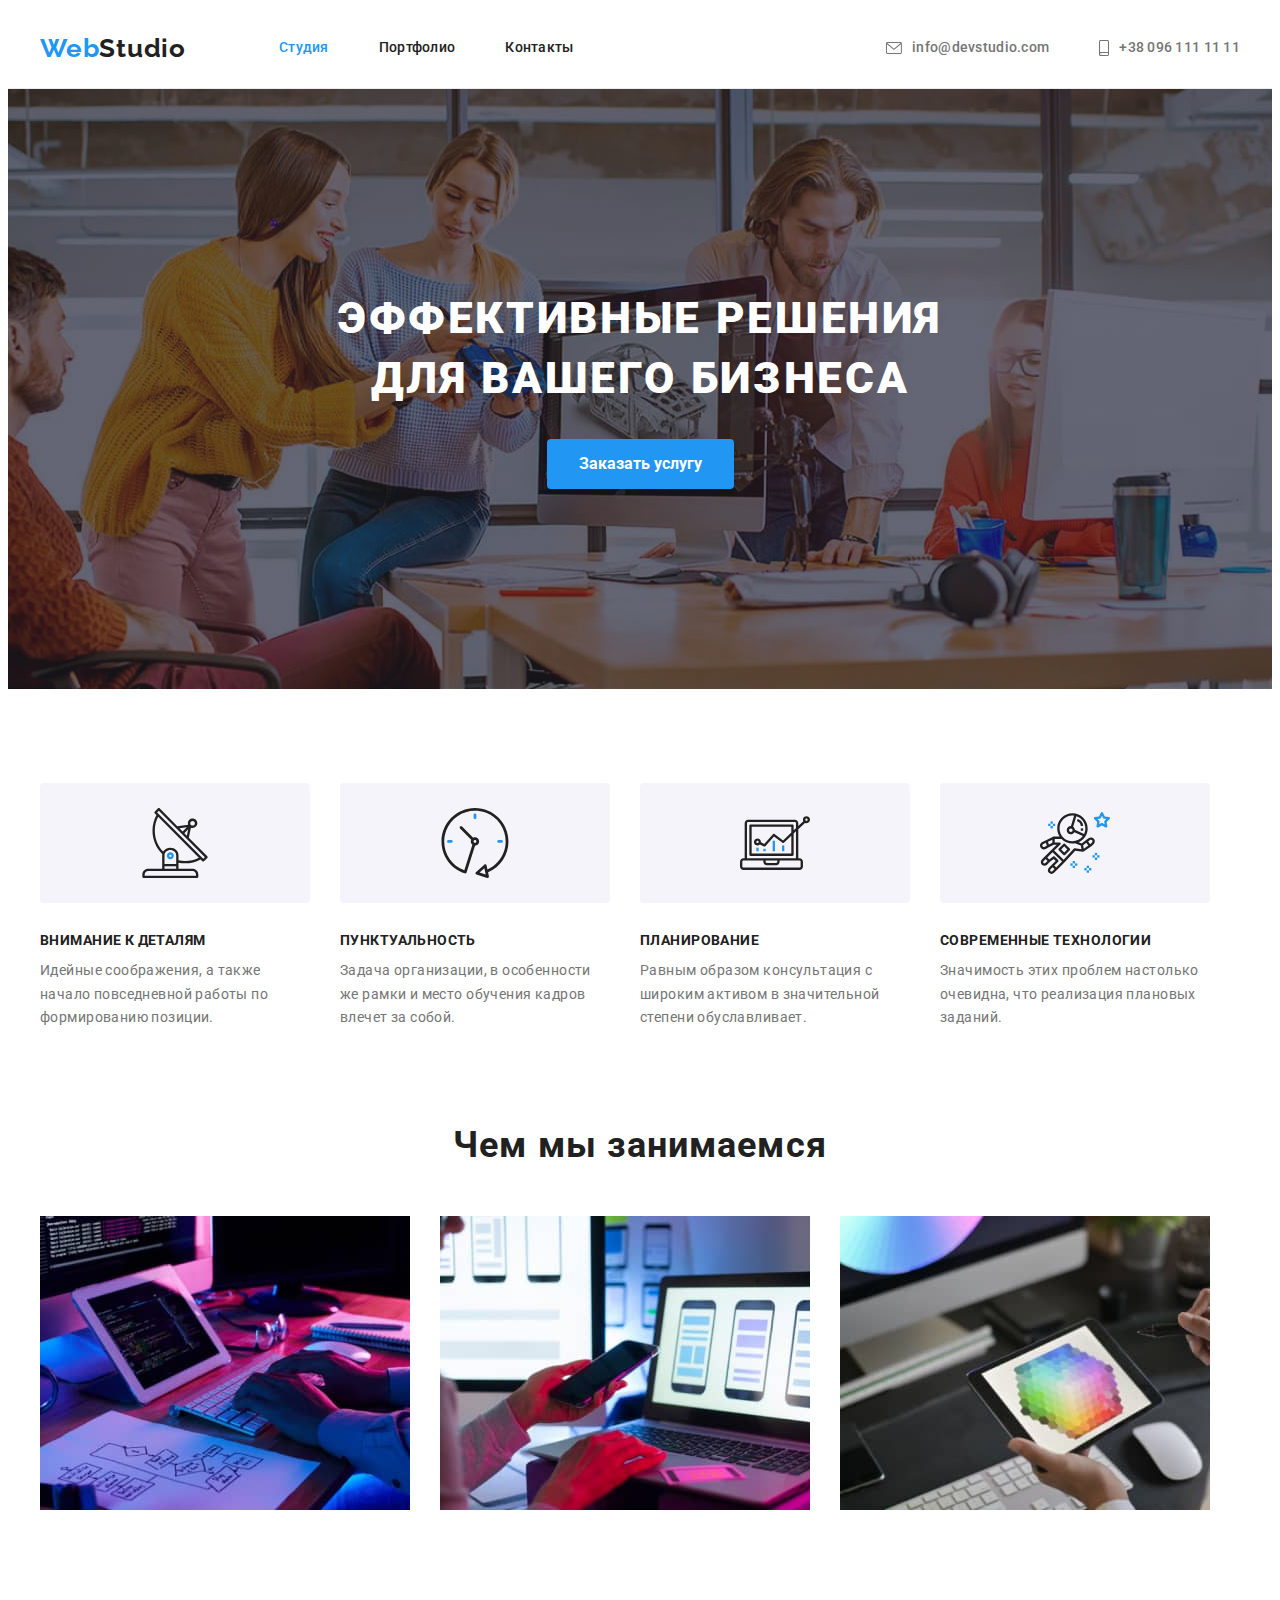
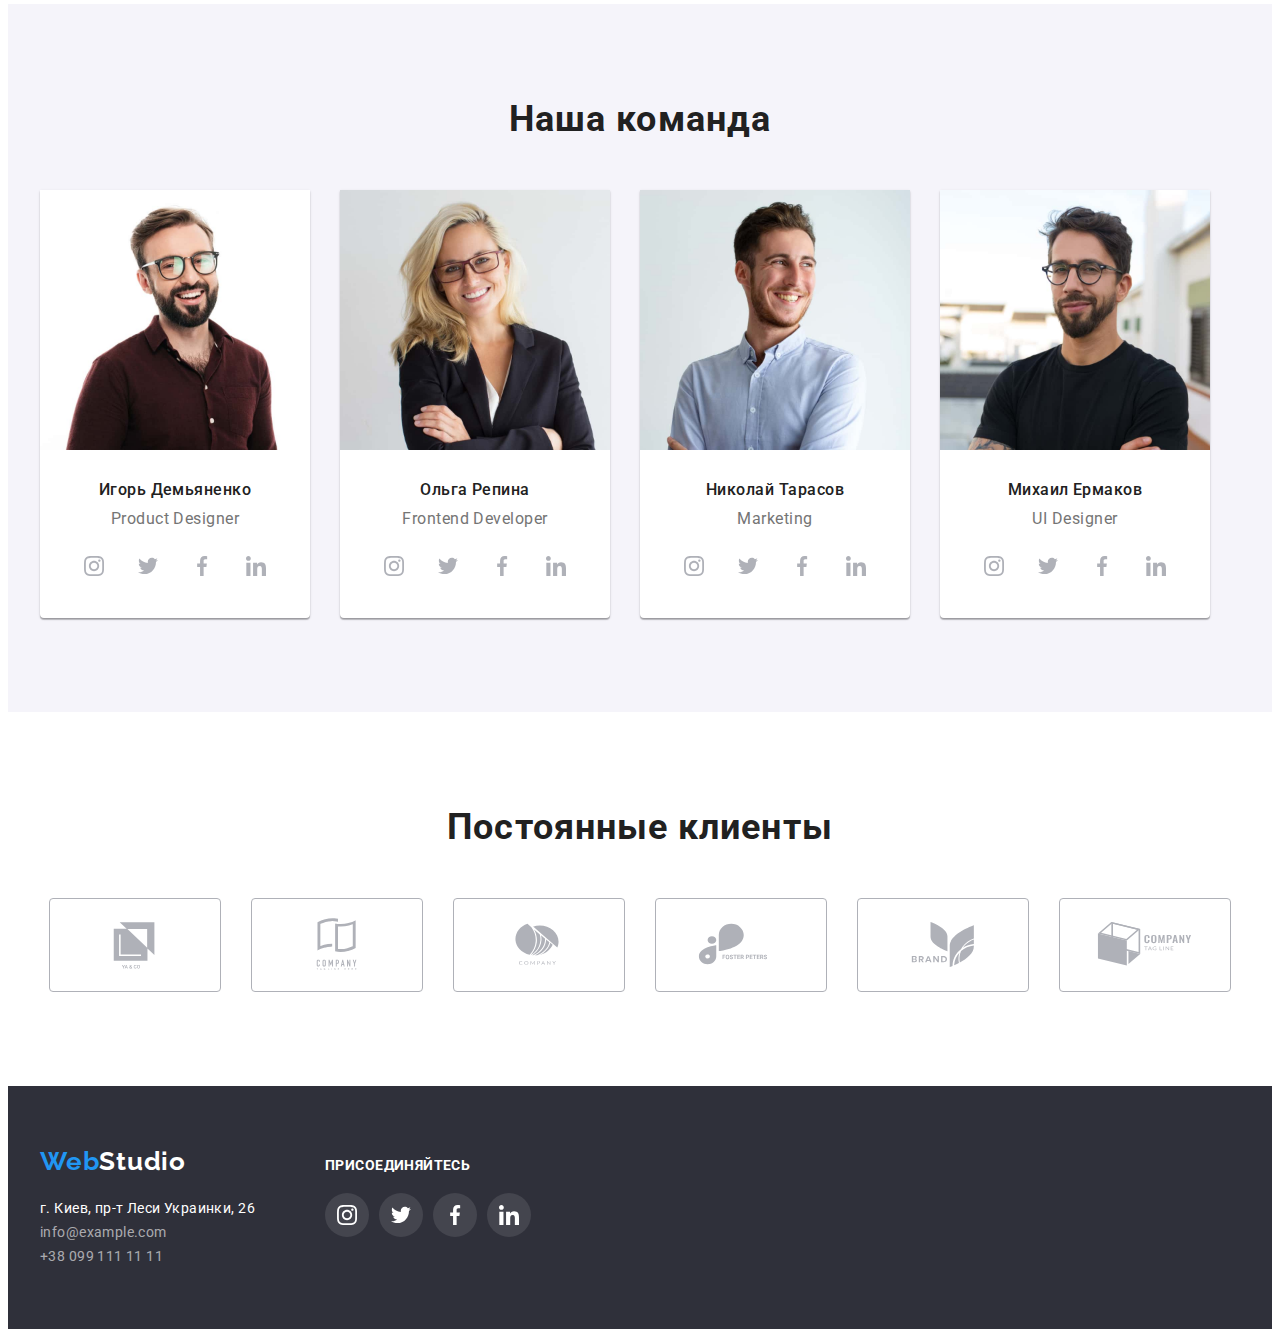
==== index.html @ 8d79ccc4 "hw4 added" ====
<!DOCTYPE html>
<html lang="ru">

<head>
  <meta charset="UTF-8" />
  <meta http-equiv="X-UA-Compatible" content="IE=edge" />
  <meta name="viewport" content="width=device-width, initial-scale=1.0" />
  <title>Студия</title>
  <link rel="stylesheet"
    href="https://cdnjs.cloudflare.com/ajax/libs/modern-normalize/1.1.0/modern-normalize.min.css"
    integrity="sha512-wpPYUAdjBVSE4KJnH1VR1HeZfpl1ub8YT/NKx4PuQ5NmX2tKuGu6U/JRp5y+Y8XG2tV+wKQpNHVUX03MfMFn9Q=="
    crossorigin="anonymous" referrerpolicy="no-referrer" />

  <link rel="preconnect" href="https://fonts.googleapis.com" />
  <link rel="preconnect" href="https://fonts.gstatic.com" crossorigin />
  <link
    href="https://fonts.googleapis.com/css2?family=Raleway:wght@700&family=Roboto:wght@400;500;700;900&display=swap"
    rel="stylesheet" />
  <link rel="stylesheet" href="./css/styles.css" />
</head>

<body>
  <header class="header">
    <div class="container">
      <a class="logo link" href="./index.html">
        <span lang="en" class="header-logo"><span
            class="header-logo-studio">Web</span>Studio</span>
      </a>
      <nav class="header-nav">
        <ul class="nav-list list">
          <li class="item nav-item">
            <a class="link header-link current" href="./index.html">Студия</a>
          </li>
          <li class="item nav-item">
            <a class="link header-link" href="./portfolio.html">Портфолио</a>
          </li>
          <li class="item nav-item">
            <a class="link header-link" href="">Контакты</a>
          </li>
        </ul>
      </nav>
      <ul class="header-contacts list">
        <li class="item contacts-item">
          <a class="link header-mail"
            href="mailto:info@devstudio.com">
            <svg class="header-icon" width="16" height="12">
              <use href="./images/sprite.svg#icon-envelope"></use>
            </svg>
            info@devstudio.com
          </a>
        </li>
        <li class="item contacts-item">
          <a class="link header-tel" href="tel:+380961111111">
            <svg class="header-icon" width="10" height="16">
              <use href="./images/sprite.svg#icon-smartphone"></use>
            </svg>+38 096 111 11 11
          </a>
        </li>
      </ul>
    </div>
  </header>
  <main>
    <section class="hero section">
      <div class="container">
        <h1 class="hero-title">Эффективные решения для вашего бизнеса</h1>
        <button type="button" class="hero-btn">Заказать услугу</button>
      </div>
    </section>
    <section class="peculiarities section no-padding">
      <div class="container">
        <h2 class="visually-hidden">Особенности</h2>
        <ul class="list peculiarities-list">
          <li class="peculiarities-item">
              <div class="peculiarities-svg">
                <svg class="peculiarities-icon" width="70" height="70">
                  <use href="./images/sprite.svg#icon-antenna"></use>
                </svg>
              </div>
            <h3 class="peculiarities-title">Внимание к деталям</h3>
            <p class="peculiarities-text">
              Идейные соображения, а также начало повседневной работы по
              формированию позиции.
            </p>
          </li>
          <li class="peculiarities-item">
              <div class="peculiarities-svg">
                <svg class="peculiarities-icon" width="70" height="70">
                  <use href="./images/sprite.svg#icon-clock"></use>
                </svg>
              </div>
            <h3 class="peculiarities-title">Пунктуальность</h3>
            <p class="peculiarities-text">
              Задача организации, в особенности же рамки и место обучения кадров
              влечет за собой.
            </p>
          </li>
          <li class="peculiarities-item">
              <div class="peculiarities-svg">
                <svg class="peculiarities-icon" width="70" height="70">
                  <use href="./images/sprite.svg#icon-diagram"></use>
                </svg>
              </div>
            <h3 class="peculiarities-title">Планирование</h3>
            <p class="peculiarities-text">
              Равным образом консультация с широким активом в значительной степени
              обуславливает.
            </p>
          </li>
          <li class="peculiarities-item">
              <div class="peculiarities-svg">
                <svg class="peculiarities-icon" width="70" height="70">
                  <use href="./images/sprite.svg#icon-astronaut"></use>
                </svg>
              </div>
            <h3 class="peculiarities-title">Современные технологии</h3>
            <p class="peculiarities-text">
              Значимость этих проблем настолько очевидна, что реализация плановых
              заданий.
            </p>
          </li>
        </ul>
      </div>
    </section>
    <section class="work section">
      <div class="container">
        <h2 class="work-title">Чем мы занимаемся</h2>
        <ul class="list work-list">
          <li class="work-item item"><img src="./images/img-2.jpg" alt="Набор кода"
              width="370" /></li>
          <li class="work-item item">
            <img src="./images/img-1.jpg" alt="Девушка держит телефон"
              width="370" />
          </li>
          <li class="work-item item">
            <img src="./images/img-3.jpg" alt="Палитра цветов" width="370" />
          </li>
        </ul>
      </div>
    </section>
    <section class="team section">
      <div class="container">
        <h2 class="team-title">Наша команда</h2>
        <ul class="list team-list">
          <li class="team-item">
            <img src="./images/our-command/img-1.jpg" alt="Мужчина в очках"
              width="270" />
            <div class="team-object">
                  <h3 class="team-pretext">Игорь Демьяненко</h3>
                  <p lang="en" class="team-text">Product Designer</p>
                  <ul class="social-list">
                    <li class="social-list-item">
                      <a href="" class="social-list-link" target="blank" rel="noopener noreferrer">
                          <svg class="social-list-icon" width="20" height="20">
                            <use href="./images/sprite.svg#icon-instagram"></use>
                          </svg>
                      </a>
                      <a href="" class="social-list-link" target="blank" rel="noopener noreferrer">
                          <svg class="social-list-icon" width="20" height="20">
                            <use href="./images/sprite.svg#icon-twitter"></use>
                          </svg>
                      </a>
                      <a href="" class="social-list-link" target="blank" rel="noopener noreferrer">
                          <svg class="social-list-icon" width="20" height="20">
                            <use href="./images/sprite.svg#icon-facebook"></use>
                          </svg>
                      </a>
                      <a href="" class="social-list-link" target="blank" rel="noopener noreferrer">
                          <svg class="social-list-icon" width="20" height="20">
                            <use href="./images/sprite.svg#icon-linkedin"></use>
                          </svg>
                      </a>
                    </li>
                  </ul>
            </div>
          </li>
          <li class="team-item">
            <img src="./images/our-command/img-2.jpg" alt="Женщина в костюме"
              width="270" />
            <div class="team-object">
                  <h3 class="team-pretext">Ольга Репина</h3>
                  <p lang="en" class="team-text">Frontend Developer</p>
                  <ul class="social-list">
                    <li class="social-list-item">
                      <a href="" class="social-list-link" target="blank" rel="noopener noreferrer">
                        <svg class="social-list-icon" width="20" height="20">
                          <use href="./images/sprite.svg#icon-instagram"></use>
                        </svg>
                      </a>
                      <a href="" class="social-list-link" target="blank" rel="noopener noreferrer">
                        <svg class="social-list-icon" width="20" height="20">
                          <use href="./images/sprite.svg#icon-twitter"></use>
                        </svg>
                      </a>
                      <a href="" class="social-list-link" target="blank" rel="noopener noreferrer">
                        <svg class="social-list-icon" width="20" height="20">
                          <use href="./images/sprite.svg#icon-facebook"></use>
                        </svg>
                      </a>
                      <a href="" class="social-list-link" target="blank" rel="noopener noreferrer">
                        <svg class="social-list-icon" width="20" height="20">
                          <use href="./images/sprite.svg#icon-linkedin"></use>
                        </svg>
                      </a>
                    </li>
                  </ul>
            </div>
          </li>
          <li class="team-item">
            <img src="./images/our-command/img-3.jpg" alt="Молодой парень"
              width="270" />
            <div class="team-object">
                  <h3 class="team-pretext">Николай Тарасов</h3>
                  <p lang="en" class="team-text">Marketing</p>
                  <ul class="social-list">
                    <li class="social-list-item">
                      <a href="" class="social-list-link" target="blank" rel="noopener noreferrer">
                        <svg class="social-list-icon" width="20" height="20">
                          <use href="./images/sprite.svg#icon-instagram"></use>
                        </svg>
                      </a>
                      <a href="" class="social-list-link" target="blank" rel="noopener noreferrer">
                        <svg class="social-list-icon" width="20" height="20">
                          <use href="./images/sprite.svg#icon-twitter"></use>
                        </svg>
                      </a>
                      <a href="" class="social-list-link" target="blank" rel="noopener noreferrer">
                        <svg class="social-list-icon" width="20" height="20">
                          <use href="./images/sprite.svg#icon-facebook"></use>
                        </svg>
                      </a>
                      <a href="" class="social-list-link" target="blank" rel="noopener noreferrer">
                        <svg class="social-list-icon" width="20" height="20">
                          <use href="./images/sprite.svg#icon-linkedin"></use>
                        </svg>
                      </a>
                    </li>
                  </ul>
            </div>
          </li>
          <li class="team-item">         
            <img src="./images/our-command/img-4.jpg" alt="Парень ИТшник"
              width="270" />
            <div class="team-object">
                  <h3 class="team-pretext">Михаил Ермаков</h3>
                  <p lang="en" class="team-text">UI Designer</p>
                  <ul class="social-list list">
                    <li class="social-list-item">
                      <a href="" class="social-list-link" target="blank" rel="noopener noreferrer">
                        <svg class="social-list-icon" width="20" height="20">
                          <use href="./images/sprite.svg#icon-instagram"></use>
                        </svg>
                      </a>
                      <a href="" class="social-list-link" target="blank" rel="noopener noreferrer">
                        <svg class="social-list-icon" width="20" height="20">
                          <use href="./images/sprite.svg#icon-twitter"></use>
                        </svg>
                      </a>
                      <a href="" class="social-list-link" target="blank" rel="noopener noreferrer">
                        <svg class="social-list-icon" width="20" height="20">
                          <use href="./images/sprite.svg#icon-facebook"></use>
                        </svg>
                      </a>
                      <a href="" class="social-list-link" target="blank" rel="noopener noreferrer">
                        <svg class="social-list-icon" width="20" height="20">
                          <use href="./images/sprite.svg#icon-linkedin"></use>
                        </svg>
                      </a>
                    </li>
                  </ul>
            </div>
          </li>
        </ul>
      </div>
    </section>
    <section class="customers section">
      <div class="container">
          <h2 class="customers-title">Постоянные клиенты</h2>
          <ul class="customers-list">
            <li class="item customers-item">
              <a class="link customers-link" href="" target="blank" rel="noopener noreferrer">
                <svg class="customers-icon" width="106" height="60">
                  <use href="./images/sprite.svg#icon-logo1"></use>
                </svg>
              </a>
            </li>
            <li class="item customers-item">
              <a class="link customers-link" href="" target="blank" rel="noopener noreferrer">
                <svg class="customers-icon" width="106" height="60">
                  <use href="./images/sprite.svg#icon-logo2"></use>
                </svg>
              </a>
            </li>
            <li class="item customers-item">
              <a class="link customers-link" href="" target="blank" rel="noopener noreferrer">
                <svg class="customers-icon" width="106" height="60">
                  <use href="./images/sprite.svg#icon-logo3"></use>
                </svg>
              </a>
            </li>
            <li class="item customers-item">
              <a class="link customers-link" href="" target="blank" rel="noopener noreferrer">
                <svg class="customers-icon" width="106" height="60">
                  <use href="./images/sprite.svg#icon-logo4"></use>
                </svg>
              </a>
            </li>
            <li class="item customers-item">
              <a class="link customers-link" href="" target="blank" rel="noopener noreferrer">
                <svg class="customers-icon" width="106" height="60">
                  <use href="./images/sprite.svg#icon-logo5"></use>
                </svg>
              </a>
            </li>
            <li class="item customers-item">
              <a class="link customers-link" href="" target="blank" rel="noopener noreferrer">
                <svg class="customers-icon" width="106" height="60">
                  <use href="./images/sprite.svg#icon-logo6"></use>
                </svg>
              </a>
            </li>
          </ul>
        </div>
    </section>
  </main>
  <footer>
    <div class="container">
      <div class="footer-address">
        <a class="link link-footer" href="./index.html">
          <span lang="en" class="footer-logo"><span
              class="footer-logo-studio">Web</span>Studio</span>
        </a>
        <address class="address">
          <ul class="address-list list">
            <li class="address-item item">
              <a class="link footer-map"
                href="https://www.google.com/maps/place/%D0%B1%D1%83%D0%BB.+%D0%9B%D0%B5%D1%81%D0%B8+%D0%A3%D0%BA%D1%80%D0%B0%D0%B8%D0%BD%D0%BA%D0%B8,+26,+%D0%9A%D0%B8%D0%B5%D0%B2,+02000/data=!4m2!3m1!1s0x40d4cf0e033ecbe9:0x57a4dffefec77da0?sa=X&ved=2ahUKEwj216616OH0AhXkoosKHXj5BrwQ8gF6BAgFEAE"
                target="_blank" rel="noopener noreferrer">г. Киев, пр-т Леси
                Украинки, 26</a>
            </li>
            <li class="item">
              <a class="link footer-mail"
                href="mailto:info@example.com">info@example.com</a>
            </li>
            <li class="item">
              <a class="link footer-tel" href="tel:+380991111111" >+38 099 111 11
                11</a>
            </li>
          </ul>
        </address>
      </div>
      <div class="footer-social">
        <p class="footer-social-text">
          присоединяйтесь
        </p>
        <ul class="footer-social-list list">
          <li class="footer-social-item item">
            <a href="" class="footer-social-link link" target="blank" rel="noopener noreferrer">
              <svg class="footer-social-icon"  width="20" height="20">
                <use href="./images/sprite.svg#icon-instagram"></use>
              </svg>
            </a>
          </li>
          <li class="footer-social-item item">
            <a href="" class="footer-social-link link" target="blank" rel="noopener noreferrer">
              <svg class="footer-social-icon"  width="20" height="20">
                <use href="./images/sprite.svg#icon-twitter"></use>
              </svg>
            </a>
          </li>
          <li class="footer-social-item item">
            <a href="" class="footer-social-link  link" target="blank" rel="noopener noreferrer">
              <svg class="footer-social-icon"  width="20" height="20">
                <use href="./images/sprite.svg#icon-facebook"></use>
              </svg>
            </a>
          </li>
          <li class="footer-social-item item">
            <a href="" class="footer-social-link link" target="blank" rel="noopener noreferrer">
              <svg class="footer-social-icon" width="20" height="20">
                <use href="./images/sprite.svg#icon-linkedin"></use>
              </svg>
            </a>
          </li>
        </ul>
      </div>
    </div>
  </footer>
</body>

</html>
---- css/styles.css ----
/* variables */
:root {
  --primary-text-color: #212121;
  --text-color: #757575;
  --accent-color: #2196f3;
  --white-text-color: #ffffff;
  --icon-color: #afb1b8;
}


/* global styles */

body {
  font-family: 'Roboto', sans-serif;
  color: var(--primary-text-color);
}

p,
h1,
h2,
h3,
h4,
h5,
h6,
p {
  margin: 0;
}
ul,
ol {
  margin: 0;
  padding-left: 0;
  list-style-type: none;
}
.list {
  list-style: none;
}
.link {
  text-decoration: none;
}
button {
  cursor: pointer;
}
img {
  display: block;
}

.container{
  width: 1200px;
  margin: 0 auto;
  padding-left: 15px;
  padding-right: 15px;
  /* outline: 2px solid red; */
}
.section{
  padding-top: 94px;
  padding-bottom: 94px;
}
.no-padding{
  padding-bottom: 0;
}
.nav-item > .current {
  color: var(--accent-color);
}
.visually-hidden {
  position: absolute;
  white-space: nowrap;
  width: 1px;
  height: 1px;
  overflow: hidden;
  border: 0;
  padding: 0;
  clip: rect(0 0 0 0);
  clip-path: inset(50%);
  margin: -1px;
} 

/*----------- Header -------- */
.header {
  border-bottom: 1px solid #ececec;
}
.header .container {
  display: flex;
  align-items: center;
}
.logo{
  margin-right: 93px;
}

.nav-list {
  display: flex;

}

.nav-list > .item:not(:last-child) {
margin-right: 50px;
}
/* .nav-list .nav-item + .nav-item{
  margin-left: 50px;
} */

.header-logo {
  font-family: 'Raleway', sans-serif;
  font-weight: 700;
  font-size: 26px;
  line-height: 1.19;
  letter-spacing: 0.03em;
  color: var(--primary-text-color);
}
.header-logo-studio {
  color: var(--accent-color);
}
.header-link {
  display: block;
  padding-top: 32px;
  padding-bottom: 32px;

  color: var(--primary-text-color);

  font-weight: 500;
  font-size: 14px;
  line-height: 1.14;
  letter-spacing: 0.02em;
}

/* .nav-item::after{
  display: block;
  margin-left: auto;
  margin-right: auto;
    content: "";
    width: 48px;
    height: 4px;
    background-color: red;
} */


.header-link:hover,
.header-link:focus,
.header-mail:hover,
.header-mail:focus,
.header-tel:hover,
.header-tel:focus {
  color: var(--accent-color);
  
}
.header-contacts {
  display: flex;
  margin-left: auto;

  text-decoration: none;
  }
.header-contacts > .item:not(:last-child){
  margin-right: 50px;
}
.header-mail,
.header-tel {
  display: flex;
  padding-top: 32px;
  padding-bottom: 32px;
  align-items: center;
  text-align: center;

  font-weight: 500;
  font-size: 14px;
  line-height: 1.14;
  letter-spacing: 0.02em;
  color: var(--text-color);
}
.contacts-item:not(:last-child) {
  margin-right: 30px;
}
.header-icon{
  display: flex;
  margin-right: 10px;
  align-items: center;
  fill: currentColor;
}
.header-icon:hover,
.header-icon:focus {
  color: var(--accent-color);
}

/* --------------Hero ---------- */
.hero {
  max-width: 1600px;
  margin: 0 auto;
  padding: 200px 0;
  text-align: center;

 
  background-image: linear-gradient(rgba(47, 48, 58, 0.4), rgba(47, 48, 58, 0.4)),
     url(../images/hero.jpg);
  background-repeat: no-repeat;
  background-position: center;
  background-size: 1600px 600px;
  background-color: #C4C4C4;
 
 }

.hero-title {
  margin-bottom: 30px;
  margin-left: auto;
  margin-right: auto;
  max-width: 696px;

  font-weight: 900;
  font-size: 44px;
  line-height: 1.36;

  text-align: center;
  letter-spacing: 0.06em;
  text-transform: uppercase;

  color: var(--white-text-color);
}
.hero-btn {
  background: var(--accent-color);
  box-shadow: 0px 4px 4px rgba(0, 0, 0, 0.15);
  border-radius: 4px;
  padding: 10px 32px;

  font-weight: 700;
  font-size: 16px;
  line-height: 1.875;
  color: var(--white-text-color);
  cursor: pointer;
  font-family: inherit;
  border: none;
}
.hero-btn:hover,
.hero-btn:focus {
  background: #188ce8;
}
/* ------------Peculiarities------------- */

.peculiarities{
  padding-top: 94px;
}
.peculiarities-title {
  margin-top: 30px;
  margin-bottom: 10px;

  font-weight: 700;
  font-size: 14px;
  line-height: 1.14;
  letter-spacing: 0.03em;
  text-transform: uppercase;

  color: var(--primary-text-color);
}
.peculiarities-list{
  display: flex;
  flex-wrap: wrap;
}
.peculiarities-item{
  width: 270px;
}
.peculiarities-item:not(:last-child){
margin-right: 30px;
}
.peculiarities-svg{
  display: flex;
  max-width: 270px;
  height: 120px;
align-items: center;
justify-content: center;

  background: #F5F4FA;
  border-radius: 4px;
}

.peculiarities-text {
  font-size: 14px;
  line-height: 1.71;
  letter-spacing: 0.03em;
 
  color: var(--text-color);
}
/* ----------Work------------ */
.work-title {
  margin-bottom: 50px;

  font-weight: 700;
  font-size: 36px;
  line-height: 1.1666;
  text-align: center;
  letter-spacing: 0.03em;

  color: var(--primary-text-color);
}
.work-list{
  display: flex;
  flex-wrap: wrap;
}
.work-item:not(:nth-child(3n)){
  margin-right: 30px;
}

/* --------Team -------------*/
.team {
  background: #f5f4fa;
}
.team-title {
  margin-bottom: 50px;

  font-weight: 700;
  font-size: 36px;
  line-height: 1.1666;
  text-align: center;
  letter-spacing: 0.03em;

  color: var(--primary-text-color);
}
.team-list{
  display: flex;
  flex-wrap: wrap;
  }
.team-item{
    max-width: 270px;
    background: var(--white-text-color);
    /* material shadow v1 */
    
    box-shadow: 0px 1px 3px rgba(0, 0, 0, 0.12),
    0px 1px 1px rgba(0, 0, 0, 0.14),
    0px 2px 1px rgba(0, 0, 0, 0.2);
    border-radius: 0px 0px 4px 4px;
  }
.team-item:not(:nth-child(4n)) {
  margin-right: 30px;
}

.team-object{
  padding-top: 30px;
  padding-bottom: 30px;
  text-align: center;
}
.team-pretext {
  margin-bottom: 10px;

  font-weight: 500;
  font-size: 16px;
  line-height: 1.1875;

  letter-spacing: 0.03em;

  color: var(--primary-text-color);
}
.team-text {
  margin-bottom: 16px;
  font-size: 16px;
  line-height: 1.1875;

  letter-spacing: 0.03em;
  color: var(--text-color);
}

.social-list-item{
  display: flex;
padding-left: 32px;
padding-right: 32px;
}
.social-list-link:not(:last-child){
  margin-right: 10px;
}

.social-list-link{
  display: flex;
  align-items: center;
  justify-content: center;

  width: 44px;
  height: 44px;
  border-radius: 50%;
  fill: var(--icon-color);
}
.social-list-link:hover,
.social-list-link:focus{
  fill: var(--white-text-color);
  background-color: var(--accent-color);
  
}

/* ------- Customers --------- */

.customers-title{
  margin-bottom: 50px;

  font-weight: 700;
  font-size: 36px;
  line-height: 1.1666;
  text-align: center;
  letter-spacing: 0.03em;
  
  color: var(--primary-text-color);
}
.customers-list{
  display: flex;
  justify-content: center;
  align-items: center;
}

.customers-item:not(:last-child){
  margin-right: 30px;
}

.customers-link{
  display: flex;
  justify-content: center;
  align-items: center;
  width: 170px;
  height: 92px;
  border: 1px solid var(--icon-color);
  border-radius: 4px;
  background-color: var(--white-text-color);

  fill: var(--icon-color);
}

.customers-link:hover,
.customers-link:focus
{
  border: 1px solid  var(--accent-color);
  fill: var(--accent-color);
}

/*-------------- PORTFOLIO.html ------------*/
/*-------------- Projects ------------*/
.filters-btn {
  padding: 6px 22px;

  font-weight: 500;
  font-size: 16px;
  line-height: 1.625;
  text-align: center;
  letter-spacing: 0.03em;

  color: var(--primary-text-color);
  background: #f5f4fa;
  border-radius: 4px;
  font-family: inherit;
  border: none;
}
.filters-btn:hover,
.filters-btn:focus {
  background: var(--accent-color);
}
.filters-btn:hover,
.filters-btn:focus {
  color: var(--white-text-color);
}
.filters-list{
  display: flex;
  justify-content: center;
  margin-bottom: 50px;
}
.filters-list > .filters-item:not(:last-child){
  margin-right: 8px;
}


.projects-list {
  display: flex;
  flex-wrap: wrap;
}

.projects-list > .item {
  width: calc((100% - 60px) / 3);
  margin-right: 30px;
  margin-bottom: 30px;
 
  background: var(--white-text-color);
  border: 1px solid #EEEEEE;
}
.projects-link {
  display: block;
}
.projects-link:hover,
.projects-link:focus {
  box-shadow: 0px 1px 1px rgba(0, 0, 0, 0.12),
  0px 4px 4px rgba(0, 0, 0, 0.06),
  1px 4px 6px rgba(0, 0, 0, 0.16);
}

/* 
.projects-list .item{
  width: 370px;
  margin-right: 30px;
  margin-bottom: 30px;
}*/

.projects-list > .item:nth-child(3n){
  margin-right: 0;
}
 
.projects-list .item:nth-last-child(-n+3){
  margin-bottom: 0;
}

/* Альтернатива */
/* 
.projects-list .item:not(:nth-child(3n)) {
  margin-right: 30px;
}
.projects-list .item:not(:nth-last-child(-n+3)) {
margin-bottom: 30px;
} */



.object > h3{
  margin-bottom: 4px;
}
.projects-title {
  color: var(--primary-text-color);
  font-size: 18px;
  font-weight: 700;
  line-height: 2;
  letter-spacing: 0.06em;
}
.projects-text {
  font-size: 16px;
  line-height: 1.875;
  letter-spacing: 0.03em;
  color: var(--text-color);
}
.object {
  padding: 20px 24px;
  border: 1px solid #eeeeee;
border-top: none;
}


/* -------------Footer---------------- */
footer {
  padding-top: 60px;
  padding-bottom: 60px;
  background-color: #2f303a;
}

footer .container {
  display: flex;
  align-items: baseline;
}

.footer-logo {
  display: block;
  margin-bottom: 20px;

  font-family: 'Raleway';
  font-weight: 700;
  font-size: 26px;
  line-height: 1.19;
  letter-spacing: 0.03em;
  color: var(--white-text-color);
}

.footer-logo-studio {
  color: var(--accent-color);
}


.footer-map {
  margin-bottom: 9px;

  font-style: normal;
  font-size: 14px;
  line-height: 1.71;
  letter-spacing: 0.03em;

  color: var(--white-text-color);
}

.footer-mail {
  margin-bottom: 9px;
}

.footer-mail,
.footer-tel {
  font-style: normal;
  font-size: 14px;
  line-height: 1.71;
  letter-spacing: 0.03em;

  color: rgba(255, 255, 255, 0.6);
}

.footer-map:hover,
.footer-map:focus,
.footer-mail:hover,
.footer-mail:focus,
.footer-tel:hover,
.footer-tel:focus {
  color: var(--accent-color);
}

.footer-address {
  margin-right: 70px;
}

.footer-social-list {
  display: flex;
}

.footer-social-item:not(:last-child) {
  margin-right: 10px;
}

.footer-social-link {
  display: flex;
  align-items: center;
  justify-content: center;

  width: 44px;
  height: 44px;
  border-radius: 50%;
  fill: var(--white-text-color);
  background: rgba(255, 255, 255, 0.1);
}

.footer-social-link:hover,
.footer-social-link:focus {
  fill: var(--white-text-color);
  background-color: var(--accent-color);

}

.footer-social-text {
  font-weight: 700;
  font-size: 14px;
  line-height: 1.143;
  letter-spacing: 0.03em;
  text-transform: uppercase;

  margin-bottom: 20px;
  color: var(--white-text-color);
}
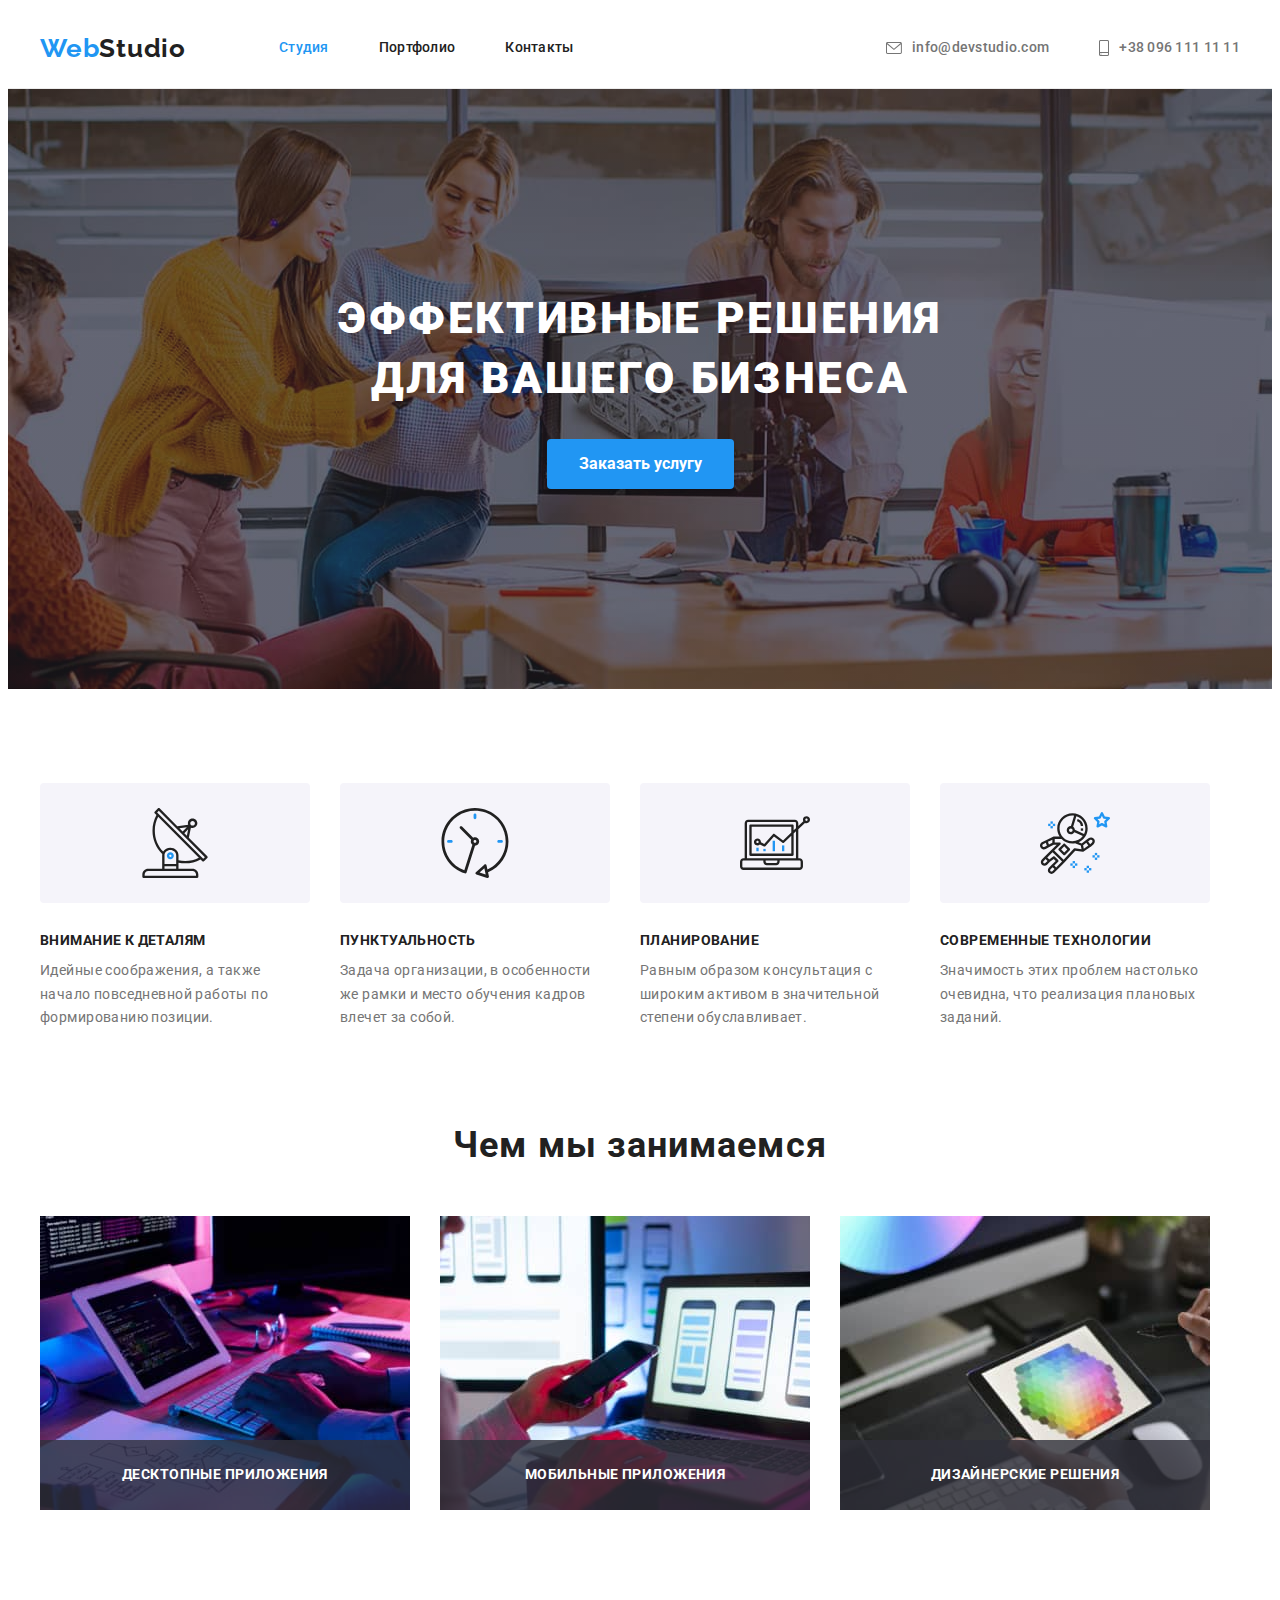
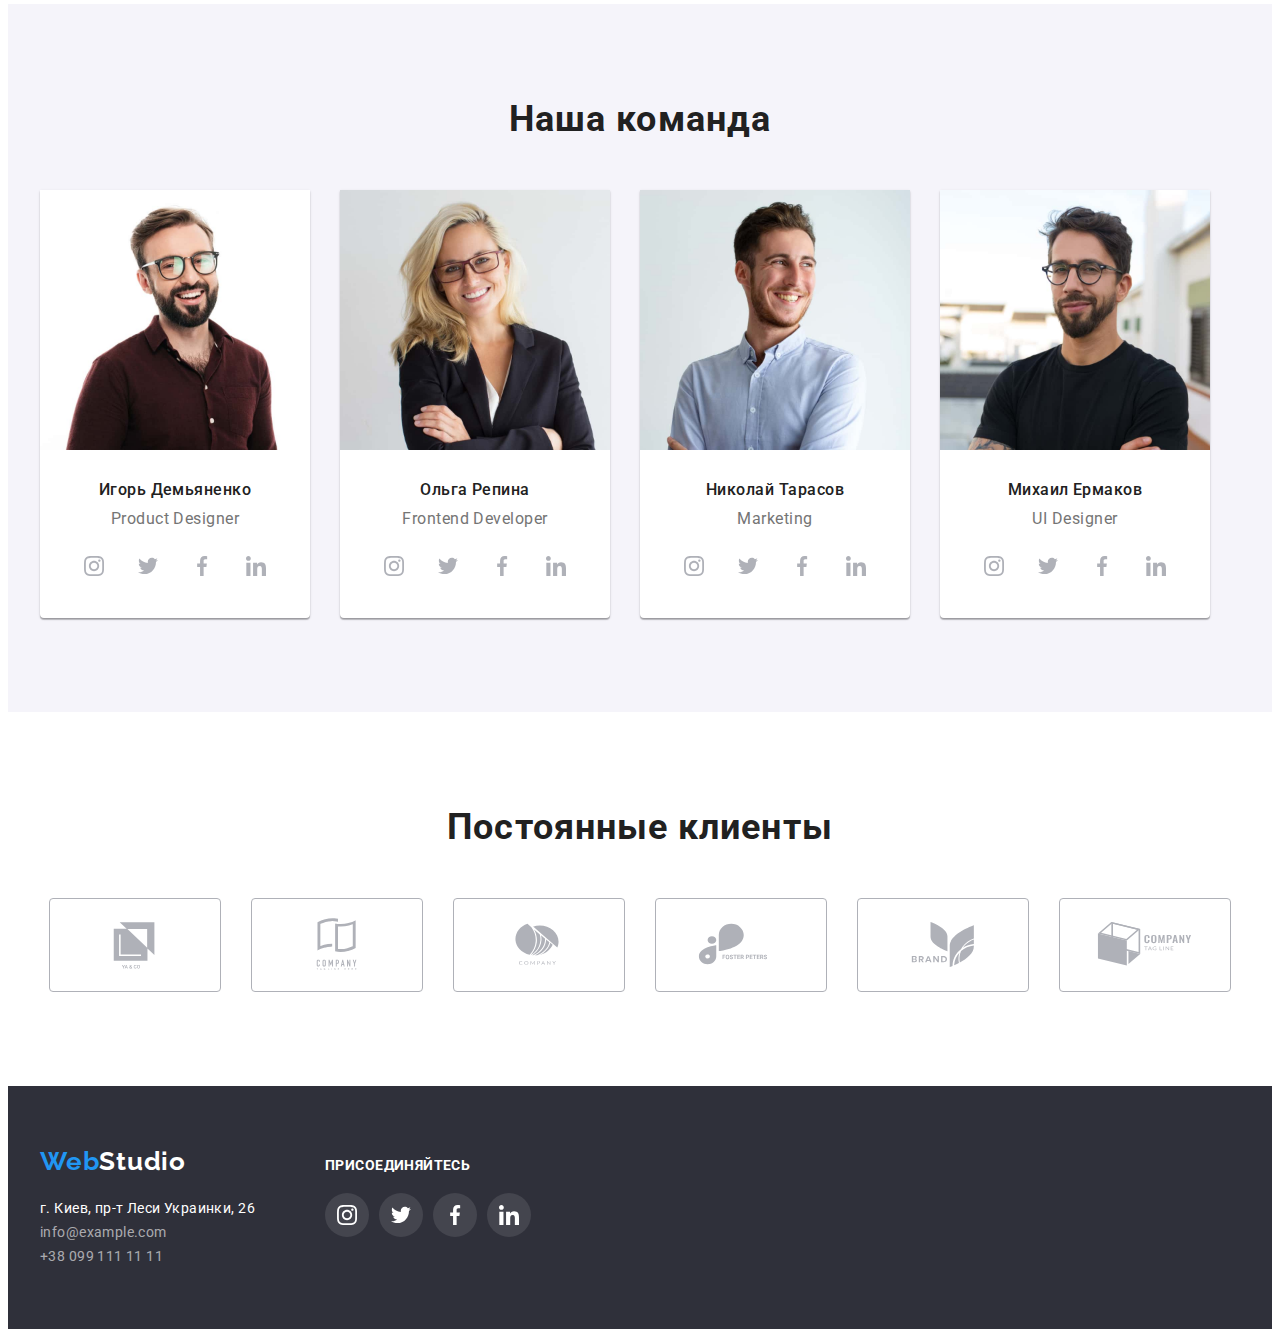
==== commit 8576a4cc: "added overlay on cards in .projects/portfolio, added text on img in .index/work" ====
--- a/index.html
+++ b/index.html
@@ -125,14 +125,30 @@
       <div class="container">
         <h2 class="work-title">Чем мы занимаемся</h2>
         <ul class="list work-list">
-          <li class="work-item item"><img src="./images/img-2.jpg" alt="Набор кода"
-              width="370" /></li>
           <li class="work-item item">
+            <div class="work-wrapper">
+              <img src="./images/img-2.jpg" alt="Набор кода" width="370" />
+              <h3 class="work-wrapper-overlay">
+                Десктопные приложения
+              </h3>
+            </div>
+          </li>
+          <li class="work-item item">
+            <div class="work-wrapper">
             <img src="./images/img-1.jpg" alt="Девушка держит телефон"
               width="370" />
+              <h3 class="work-wrapper-overlay">
+                Мобильные приложения
+              </h3>
+            </div>
           </li>
           <li class="work-item item">
-            <img src="./images/img-3.jpg" alt="Палитра цветов" width="370" />
+            <div class="work-wrapper">
+              <img src="./images/img-3.jpg" alt="Палитра цветов" width="370" />
+              <h3 class="work-wrapper-overlay">
+              Дизайнерские решения
+              </h3>
+            </div>
           </li>
         </ul>
       </div>
--- a/css/styles.css
+++ b/css/styles.css
@@ -279,8 +279,7 @@
 .work-title {
   margin-bottom: 50px;
 
-  font-weight: 700;
-  font-size: 36px;
+   font-size: 36px;
   line-height: 1.1666;
   text-align: center;
   letter-spacing: 0.03em;
@@ -293,6 +292,27 @@
 }
 .work-item:not(:nth-child(3n)){
   margin-right: 30px;
+}
+.work-wrapper{
+  position: relative;
+}
+.work-wrapper-overlay{
+  position: absolute;
+  bottom: 0;
+  left: 0;
+  padding-top: 27px;
+  padding-bottom: 27px;
+  width: 370px;
+  z-index: 1;
+
+  font-size: 14px;
+  line-height: 1.14;
+  text-align: center;
+  letter-spacing: 0.03em;
+  text-transform: uppercase;
+  
+  color: var(--white-text-color);
+  background: rgba(47, 48, 58, 0.8);
 }
 
 /* --------Team -------------*/
@@ -473,6 +493,33 @@
 .projects-link {
   display: block;
 }
+.projects-img-overlay{
+  position: relative;
+  overflow: hidden;
+}
+.projects-text-overlay {
+  position: absolute;
+  top: 0;
+  left: 0;
+  width: 100%;
+  height: 100%;
+  padding: 63px 24px;
+  overflow: auto;
+
+  font-size: 18px;
+  line-height: 1.56;
+  letter-spacing: 0.03em;
+  
+  color: var(--white-text-color);
+  background: rgba(33, 150, 243, 0.9);
+  transition: transform 250ms cubic-bezier(0.4, 0, 0.2, 1);
+
+  transform: translateY(100%);
+}
+.projects-link:hover .projects-text-overlay,
+.projects-link:focus .projects-text-overlay{
+  transform: translateY(0);
+}
 .projects-link:hover,
 .projects-link:focus {
   box-shadow: 0px 1px 1px rgba(0, 0, 0, 0.12),
@@ -503,8 +550,6 @@
 .projects-list .item:not(:nth-last-child(-n+3)) {
 margin-bottom: 30px;
 } */
-
-
 
 .object > h3{
   margin-bottom: 4px;
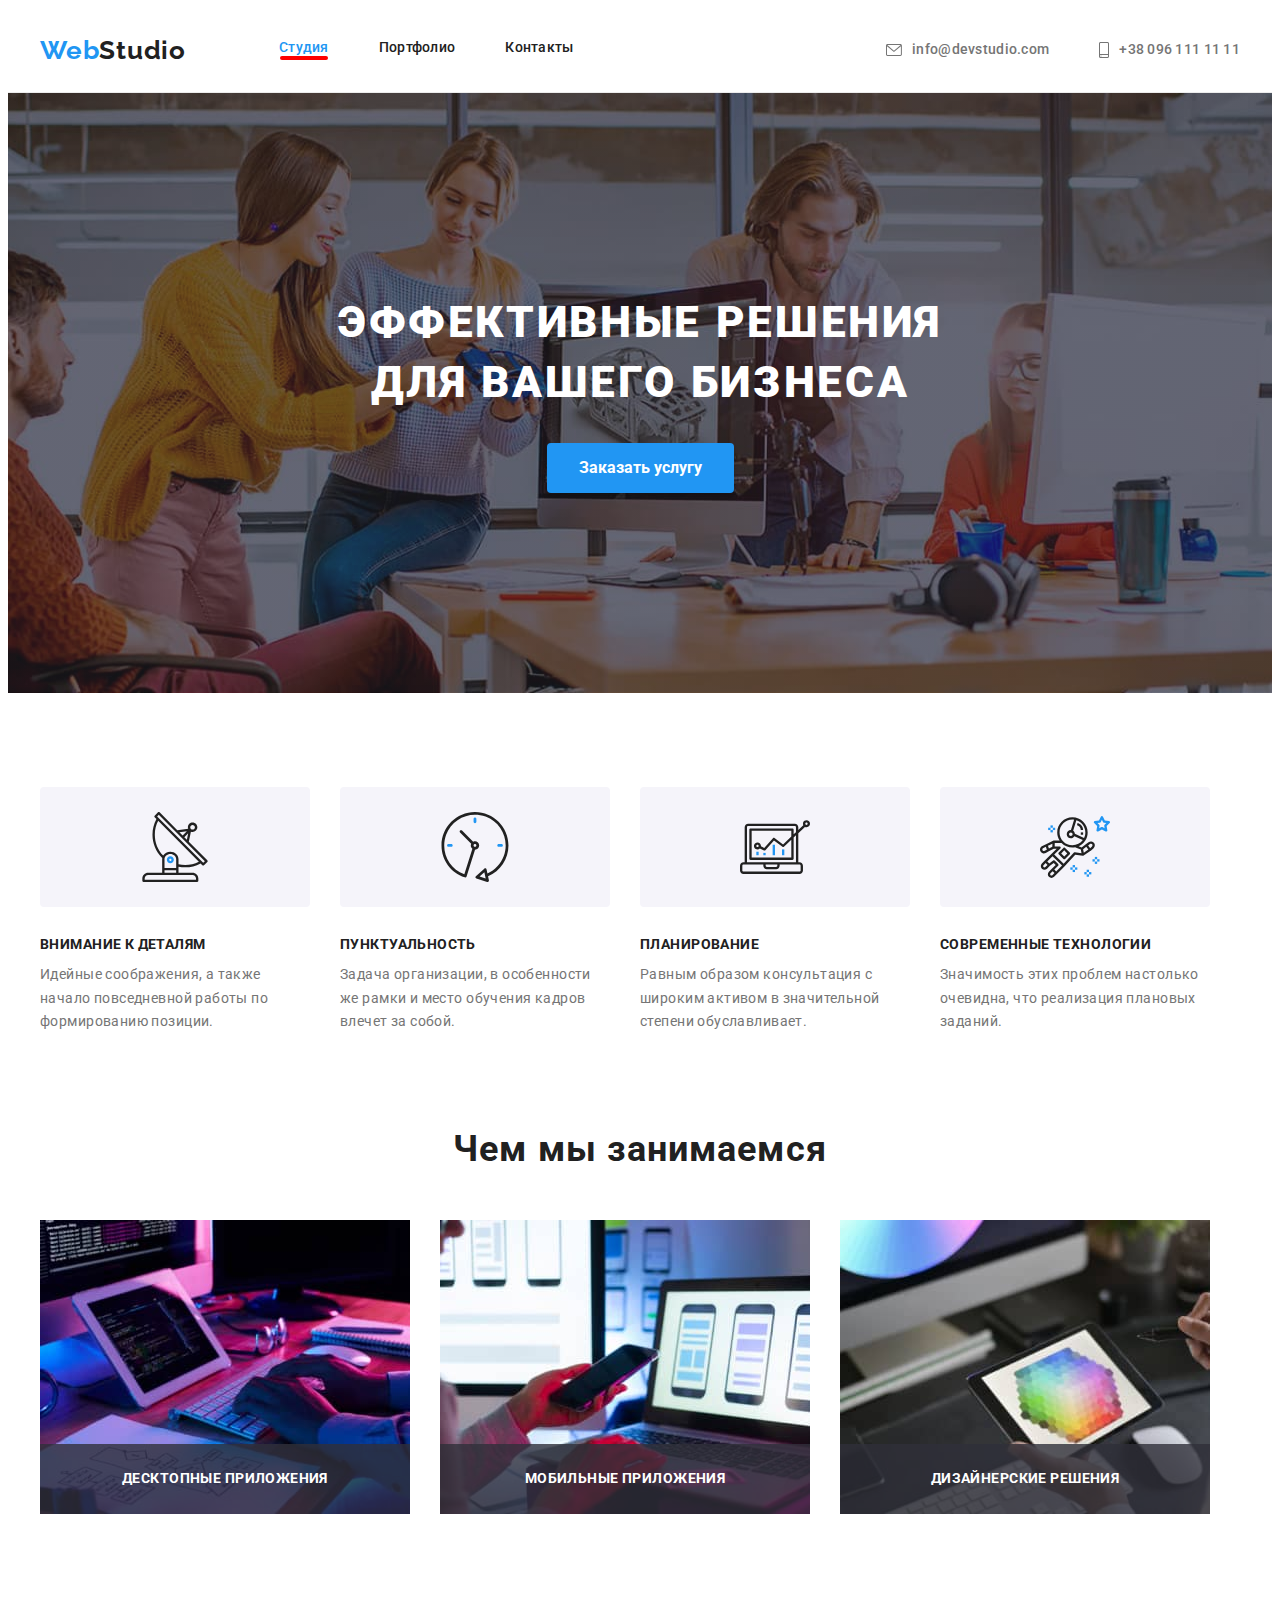
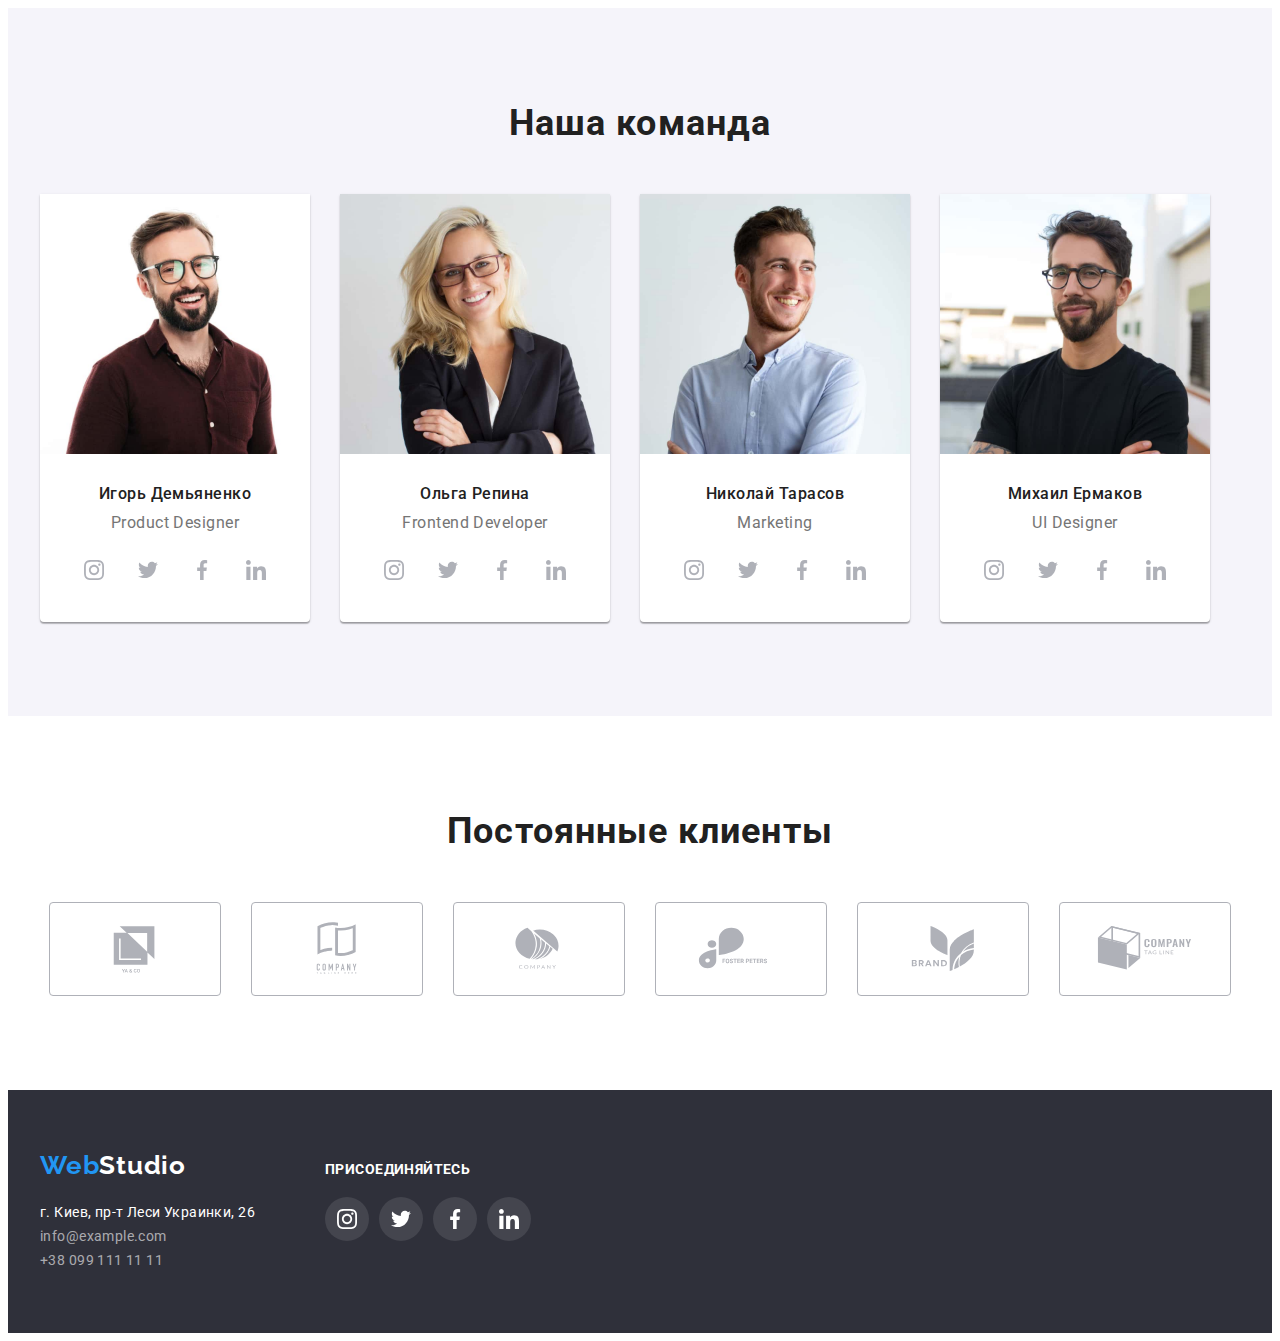
==== commit ccfbbdf0: "added modal-window" ====
--- a/index.html
+++ b/index.html
@@ -63,7 +63,7 @@
     <section class="hero section">
       <div class="container">
         <h1 class="hero-title">Эффективные решения для вашего бизнеса</h1>
-        <button type="button" class="hero-btn">Заказать услугу</button>
+        <button type="button" class="hero-btn" data-modal-open>Заказать услугу</button>
       </div>
     </section>
     <section class="peculiarities section no-padding">
@@ -401,6 +401,17 @@
       </div>
     </div>
   </footer>
-</body>
 
+  <div class="backdrop is-hidden" data-modal>
+    <div class="modal">
+      <button class="modal-close-btn" type="button" data-modal-close>
+        <svg class="modal-close-icon" width="18" height="18">
+          <use href="./images/sprite.svg#icon-close"></use>
+        </svg>
+      </button>
+    </div>
+  </div>
+
+<script src="./js/modal.js"></script>
+  </body>
 </html>--- a/css/styles.css
+++ b/css/styles.css
@@ -49,7 +49,6 @@
   margin: 0 auto;
   padding-left: 15px;
   padding-right: 15px;
-  /* outline: 2px solid red; */
 }
 .section{
   padding-top: 94px;
@@ -115,6 +114,7 @@
   padding-bottom: 32px;
 
   color: var(--primary-text-color);
+  transition: color 250ms cubic-bezier(0.4, 0, 0.2, 1);
 
   font-weight: 500;
   font-size: 14px;
@@ -122,15 +122,18 @@
   letter-spacing: 0.02em;
 }
 
-/* .nav-item::after{
+.current::after{
   display: block;
   margin-left: auto;
   margin-right: auto;
+  
     content: "";
+
+    border-radius: 2px;
     width: 48px;
     height: 4px;
     background-color: red;
-} */
+}
 
 
 .header-link:hover,
@@ -164,6 +167,7 @@
   line-height: 1.14;
   letter-spacing: 0.02em;
   color: var(--text-color);
+  transition: color 250ms cubic-bezier(0.4, 0, 0.2, 1);
 }
 .contacts-item:not(:last-child) {
   margin-right: 30px;
@@ -225,6 +229,7 @@
   cursor: pointer;
   font-family: inherit;
   border: none;
+  transition: background 250ms cubic-bezier(0.4, 0, 0.2, 1);
 }
 .hero-btn:hover,
 .hero-btn:focus {
@@ -295,6 +300,9 @@
 }
 .work-wrapper{
   position: relative;
+}
+.work-wrapper img{
+  z-index: -1;
 }
 .work-wrapper-overlay{
   position: absolute;
@@ -303,7 +311,6 @@
   padding-top: 27px;
   padding-bottom: 27px;
   width: 370px;
-  z-index: 1;
 
   font-size: 14px;
   line-height: 1.14;
@@ -390,13 +397,22 @@
   width: 44px;
   height: 44px;
   border-radius: 50%;
-  fill: var(--icon-color);
-}
+  background-color: var(--white-text-color);
+  transition: background-color 250ms cubic-bezier(0.4, 0, 0.2, 1);
+}
+.social-list-icon{
+fill: var(--icon-color);
+transition: fill 250ms cubic-bezier(0.4, 0, 0.2, 1);
+}
+
 .social-list-link:hover,
 .social-list-link:focus{
+  background-color: var(--accent-color);
+  }
+
+.social-list-link:hover .social-list-icon,
+.social-list-link:focus .social-list-icon{
   fill: var(--white-text-color);
-  background-color: var(--accent-color);
-  
 }
 
 /* ------- Customers --------- */
@@ -432,13 +448,21 @@
   border-radius: 4px;
   background-color: var(--white-text-color);
 
+  transition: border 250ms cubic-bezier(0.4, 0, 0.2, 1);
+}
+
+.customers-icon{
   fill: var(--icon-color);
+  transition: fill 250ms cubic-bezier(0.4, 0, 0.2, 1),
 }
 
 .customers-link:hover,
 .customers-link:focus
 {
   border: 1px solid  var(--accent-color);
+}
+.customers-link:hover .customers-icon,
+.customers-link:focus .customers-icon{
   fill: var(--accent-color);
 }
 
@@ -458,6 +482,8 @@
   border-radius: 4px;
   font-family: inherit;
   border: none;
+  transition: color 250ms cubic-bezier(0.4, 0, 0.2, 1), 
+  background 250ms cubic-bezier(0.4, 0, 0.2, 1);
 }
 .filters-btn:hover,
 .filters-btn:focus {
@@ -492,6 +518,7 @@
 }
 .projects-link {
   display: block;
+  transition: box-shadow 250ms cubic-bezier(0.4, 0, 0.2, 1);
 }
 .projects-img-overlay{
   position: relative;
@@ -612,6 +639,7 @@
   letter-spacing: 0.03em;
 
   color: var(--white-text-color);
+  transition: color 250ms cubic-bezier(0.4, 0, 0.2, 1);
 }
 
 .footer-mail {
@@ -626,6 +654,7 @@
   letter-spacing: 0.03em;
 
   color: rgba(255, 255, 255, 0.6);
+  transition: color 250ms cubic-bezier(0.4, 0, 0.2, 1);
 }
 
 .footer-map:hover,
@@ -657,16 +686,25 @@
   width: 44px;
   height: 44px;
   border-radius: 50%;
-  fill: var(--white-text-color);
   background: rgba(255, 255, 255, 0.1);
+  
+  transition: background-color 250ms cubic-bezier(0.4, 0, 0.2, 1);
+}
+
+.footer-social-icon{
+fill: var(--white-text-color);
+transition: fill 250ms cubic-bezier(0.4, 0, 0.2, 1);
 }
 
 .footer-social-link:hover,
 .footer-social-link:focus {
+  background-color: var(--accent-color);
+}
+
+.footer-social-link:hover .footer-social-icon,
+.footer-social-link:focus .footer-social-icon {
   fill: var(--white-text-color);
-  background-color: var(--accent-color);
-
-}
+ }
 
 .footer-social-text {
   font-weight: 700;
@@ -677,4 +715,51 @@
 
   margin-bottom: 20px;
   color: var(--white-text-color);
+}
+
+/* --------- END FOOTER ---------- */
+.backdrop{ 
+  position: fixed;
+  top: 0;
+  left: 0;
+  width: 100vw;
+  height: 100vh;
+  background-color: rgba(0, 0, 0, 0.2);
+  transition: opacity 500ms linear,
+  visibility 500ms linear;
+}
+.backdrop.is-hidden{
+  opacity: 0;
+  visibility: hidden;
+  pointer-events: none;
+}
+.modal{
+  position: absolute;
+  top: 50%;
+  left: 50%;
+  transform: translate(-50%, -50%);
+  width: 528px;
+  height: 581px;
+
+  background: var(--white-text-color);
+  box-shadow: 0px 1px 3px rgba(0, 0, 0, 0.12),
+  0px 1px 1px rgba(0, 0, 0, 0.14),
+  0px 2px 1px rgba(0, 0, 0, 0.2);
+  border-radius: 4px;
+}
+.modal-close-btn{
+  position: absolute;
+  width: 30px;
+  height: 30px;
+  top: 8px;
+  right: 8px;
+  display: flex;
+  justify-content: center;
+  align-items: center;
+  padding: 0;
+  
+
+  background: var(--white-text-color);
+  border: 1px solid rgba(0, 0, 0, 0.1);
+  border-radius: 50%;
 }